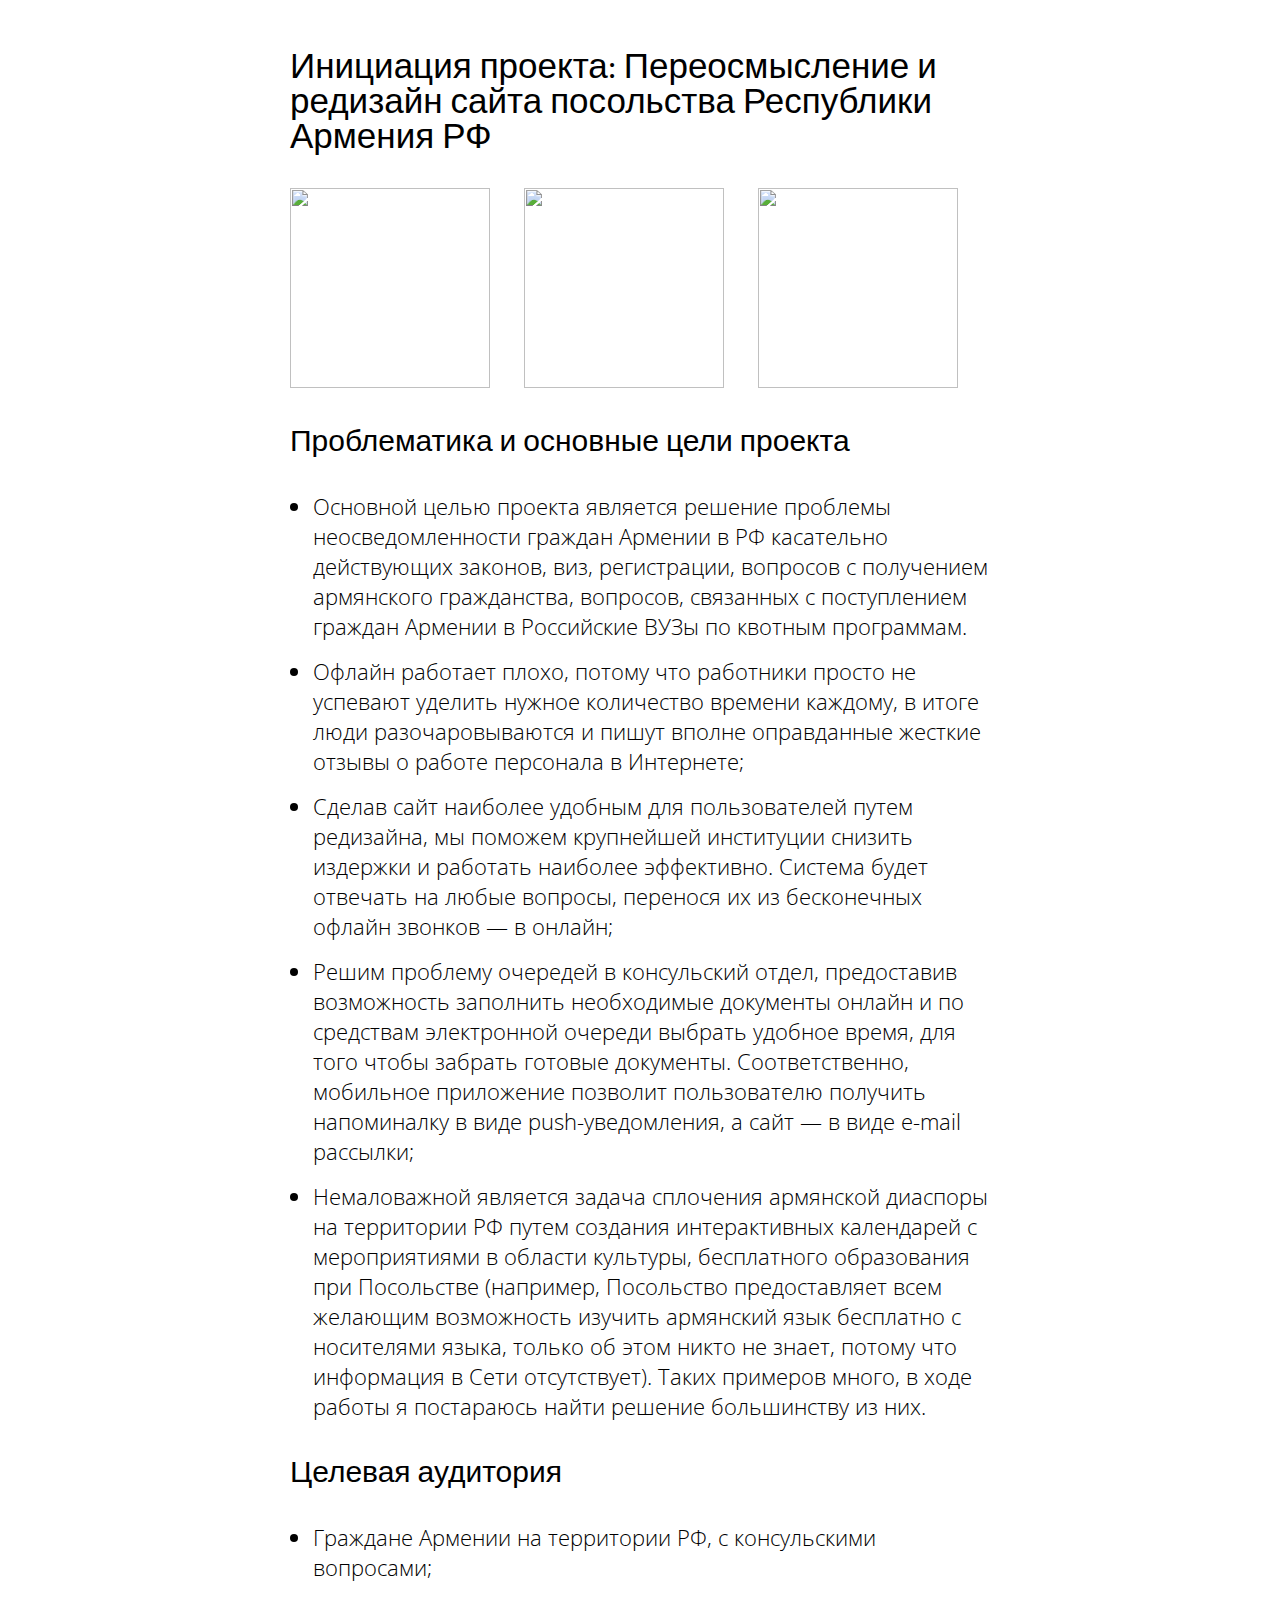
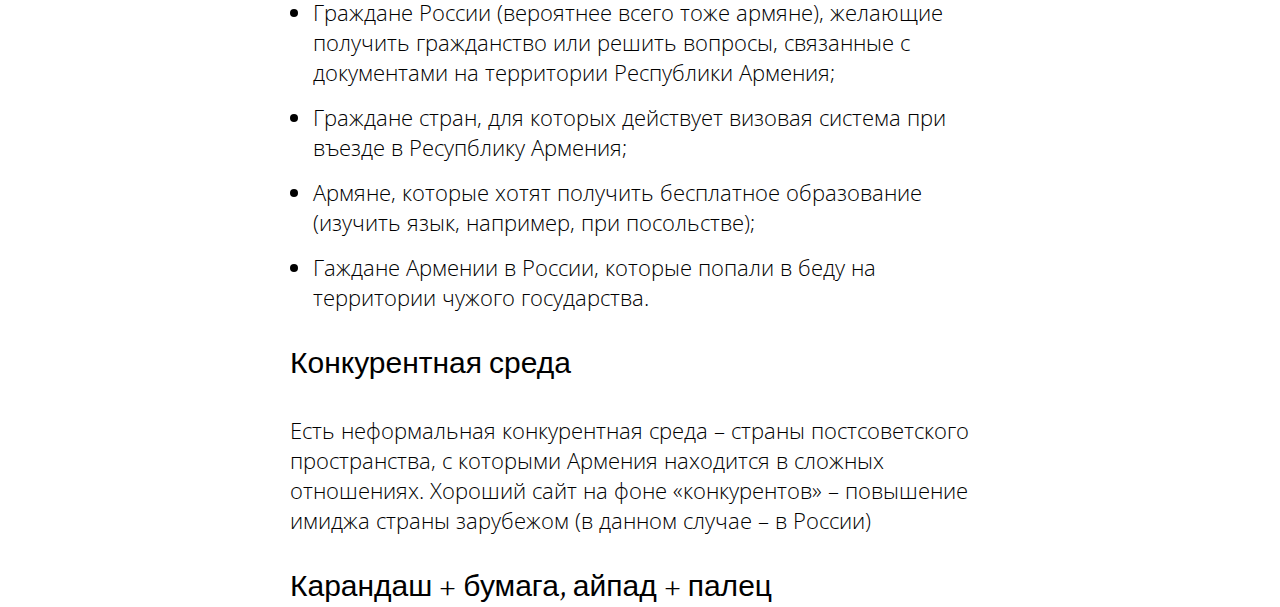
==== Project iniciacion.html @ 89fdabff "Project iniciacion" ====
<!DOCTYPE html>
<html>
  <head>
    <meta charset="utf-8">
    <link rel="stylesheet" href="stylesheet/style.css">
    <title> Инициация проекта </title>
    <h1> Инициация проекта: Переосмысление и редизайн сайта посольства Республики Армения РФ </h1>
    <img src="gifs/nose.gif" height="200px" width="200px"> </a> <img src="gifs/bignose.gif" height="200px" width="200px"> </a> <img src="gifs/nose.gif" height="200px" width="200px"> </a>
    <p></p>
    <h2> Проблематика и основные цели проекта </h2>
    <ul style="list-style-type:disc">
      <li> Основной целью проекта является решение проблемы неосведомленности граждан Армении в РФ касательно действующих законов, виз, регистрации, вопросов с получением армянского гражданства, вопросов, связанных с поступлением граждан Армении в Российские ВУЗы по квотным программам.</li>
      <li> Офлайн работает плохо, потому что работники просто не успевают уделить нужное количество времени каждому, в итоге люди разочаровываются и пишут вполне оправданные жесткие отзывы о работе персонала в Интернете;</li>
      <li> Сделав сайт наиболее удобным для пользователей путем редизайна, мы поможем крупнейшей институции снизить издержки и работать наиболее эффективно. Система будет отвечать на любые вопросы, перенося их из бесконечных офлайн звонков — в онлайн; </li>
      <li> Решим проблему очередей в консульский отдел, предоставив возможность заполнить необходимые документы онлайн и по средствам электронной очереди выбрать удобное время,  для того чтобы забрать готовые документы. Соответственно, мобильное приложение позволит пользователю получить напоминалку в виде push-уведомления, а сайт — в виде e-mail рассылки; </li>
      <li> Немаловажной является задача сплочения армянской диаспоры на территории РФ путем создания интерактивных календарей с мероприятиями в области культуры, бесплатного образования при Посольстве (например, Посольство предоставляет всем желающим возможность изучить армянский язык бесплатно с носителями языка, только об этом никто не знает, потому что информация в Сети отсутствует). Таких примеров много, в ходе работы я постараюсь найти решение большинству из них. </li>
    </ul>
    <h2>Целевая аудитория</h2>
    <ul style="list-style-type:disc">
      <li> Граждане Армении на территории РФ, с консульскими вопросами;
      <li> Граждане России (вероятнее всего тоже армяне), желающие получить гражданство или решить вопросы, связанные с документами на территории Республики Армения; </li>
      <li> Граждане стран, для которых действует визовая система при въезде в Ресупблику Армения; </li>
      <li> Армяне, которые хотят получить бесплатное  образование (изучить язык, например, при посольстве); </li>
      <li> Гаждане Армении в России, которые попали в беду на территории чужого государства. </li>
    </ul>
    <h2> Конкурентная среда </h2>
    <p> Есть неформальная конкурентная среда – страны постсоветского пространства, с которыми Армения находится в сложных отношениях. Хороший сайт на фоне «конкурентов» – повышение имиджа страны зарубежом (в данном случае – в России) </p>
    <h2> Карандаш + бумага, айпад + палец </h2>





</html>
---- stylesheet/style.css ----
@import "resetcssproject.css";
@import url('https://fonts.googleapis.com/css?family=Crimson+Text|Open+Sans');
@import "content.css";
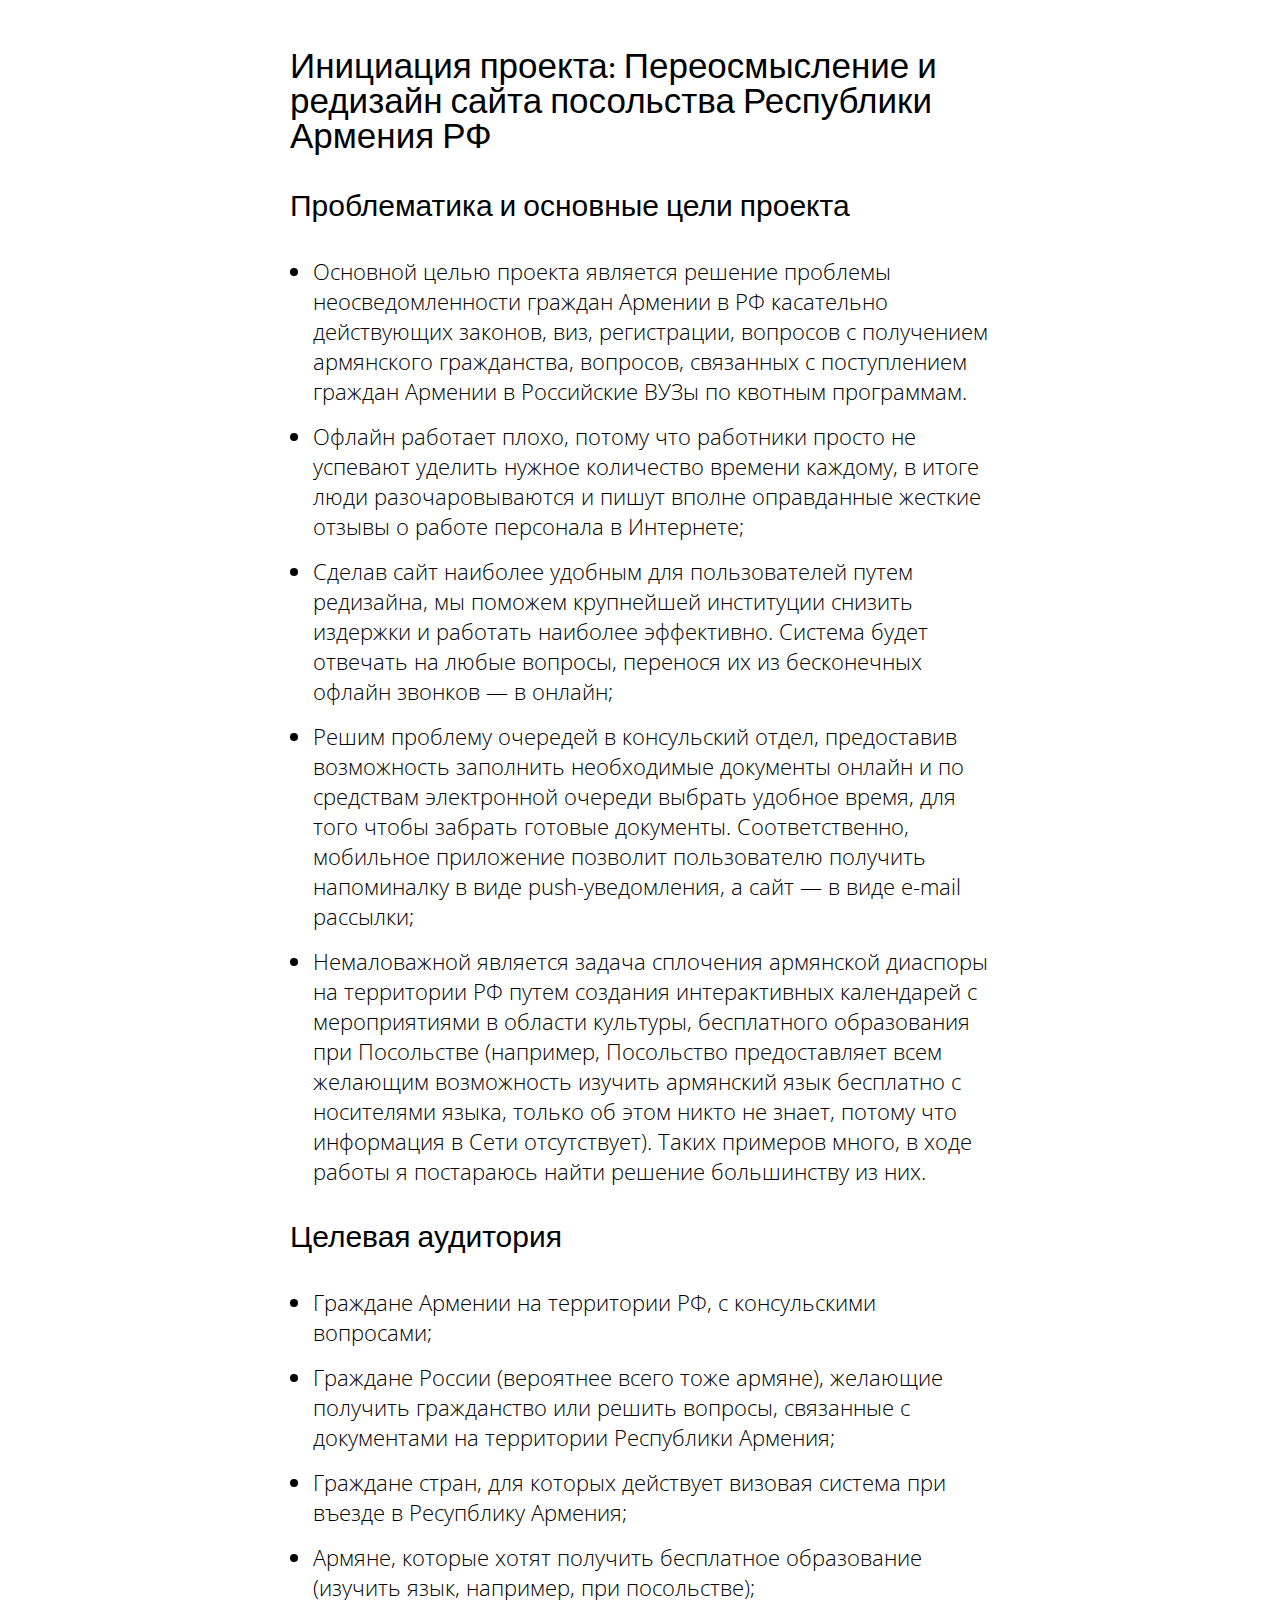
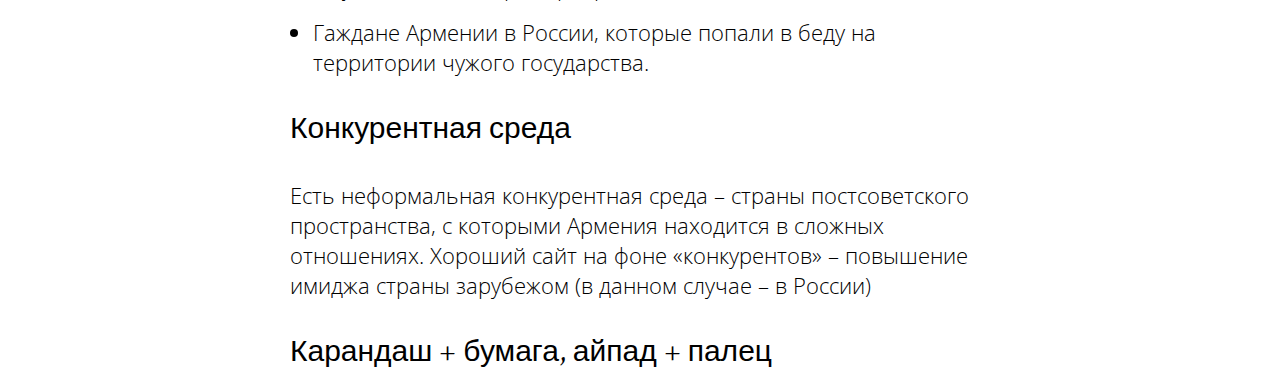
==== commit 9a2736ec: "delete gif" ====
--- a/Project iniciacion.html
+++ b/Project iniciacion.html
@@ -5,9 +5,8 @@
     <link rel="stylesheet" href="stylesheet/style.css">
     <title> Инициация проекта </title>
     <h1> Инициация проекта: Переосмысление и редизайн сайта посольства Республики Армения РФ </h1>
-    <img src="gifs/nose.gif" height="200px" width="200px"> </a> <img src="gifs/bignose.gif" height="200px" width="200px"> </a> <img src="gifs/nose.gif" height="200px" width="200px"> </a>
-    <p></p>
     <h2> Проблематика и основные цели проекта </h2>
+
     <ul style="list-style-type:disc">
       <li> Основной целью проекта является решение проблемы неосведомленности граждан Армении в РФ касательно действующих законов, виз, регистрации, вопросов с получением армянского гражданства, вопросов, связанных с поступлением граждан Армении в Российские ВУЗы по квотным программам.</li>
       <li> Офлайн работает плохо, потому что работники просто не успевают уделить нужное количество времени каждому, в итоге люди разочаровываются и пишут вполне оправданные жесткие отзывы о работе персонала в Интернете;</li>
@@ -15,7 +14,9 @@
       <li> Решим проблему очередей в консульский отдел, предоставив возможность заполнить необходимые документы онлайн и по средствам электронной очереди выбрать удобное время,  для того чтобы забрать готовые документы. Соответственно, мобильное приложение позволит пользователю получить напоминалку в виде push-уведомления, а сайт — в виде e-mail рассылки; </li>
       <li> Немаловажной является задача сплочения армянской диаспоры на территории РФ путем создания интерактивных календарей с мероприятиями в области культуры, бесплатного образования при Посольстве (например, Посольство предоставляет всем желающим возможность изучить армянский язык бесплатно с носителями языка, только об этом никто не знает, потому что информация в Сети отсутствует). Таких примеров много, в ходе работы я постараюсь найти решение большинству из них. </li>
     </ul>
+
     <h2>Целевая аудитория</h2>
+
     <ul style="list-style-type:disc">
       <li> Граждане Армении на территории РФ, с консульскими вопросами;
       <li> Граждане России (вероятнее всего тоже армяне), желающие получить гражданство или решить вопросы, связанные с документами на территории Республики Армения; </li>
@@ -23,6 +24,7 @@
       <li> Армяне, которые хотят получить бесплатное  образование (изучить язык, например, при посольстве); </li>
       <li> Гаждане Армении в России, которые попали в беду на территории чужого государства. </li>
     </ul>
+
     <h2> Конкурентная среда </h2>
     <p> Есть неформальная конкурентная среда – страны постсоветского пространства, с которыми Армения находится в сложных отношениях. Хороший сайт на фоне «конкурентов» – повышение имиджа страны зарубежом (в данном случае – в России) </p>
     <h2> Карандаш + бумага, айпад + палец </h2>
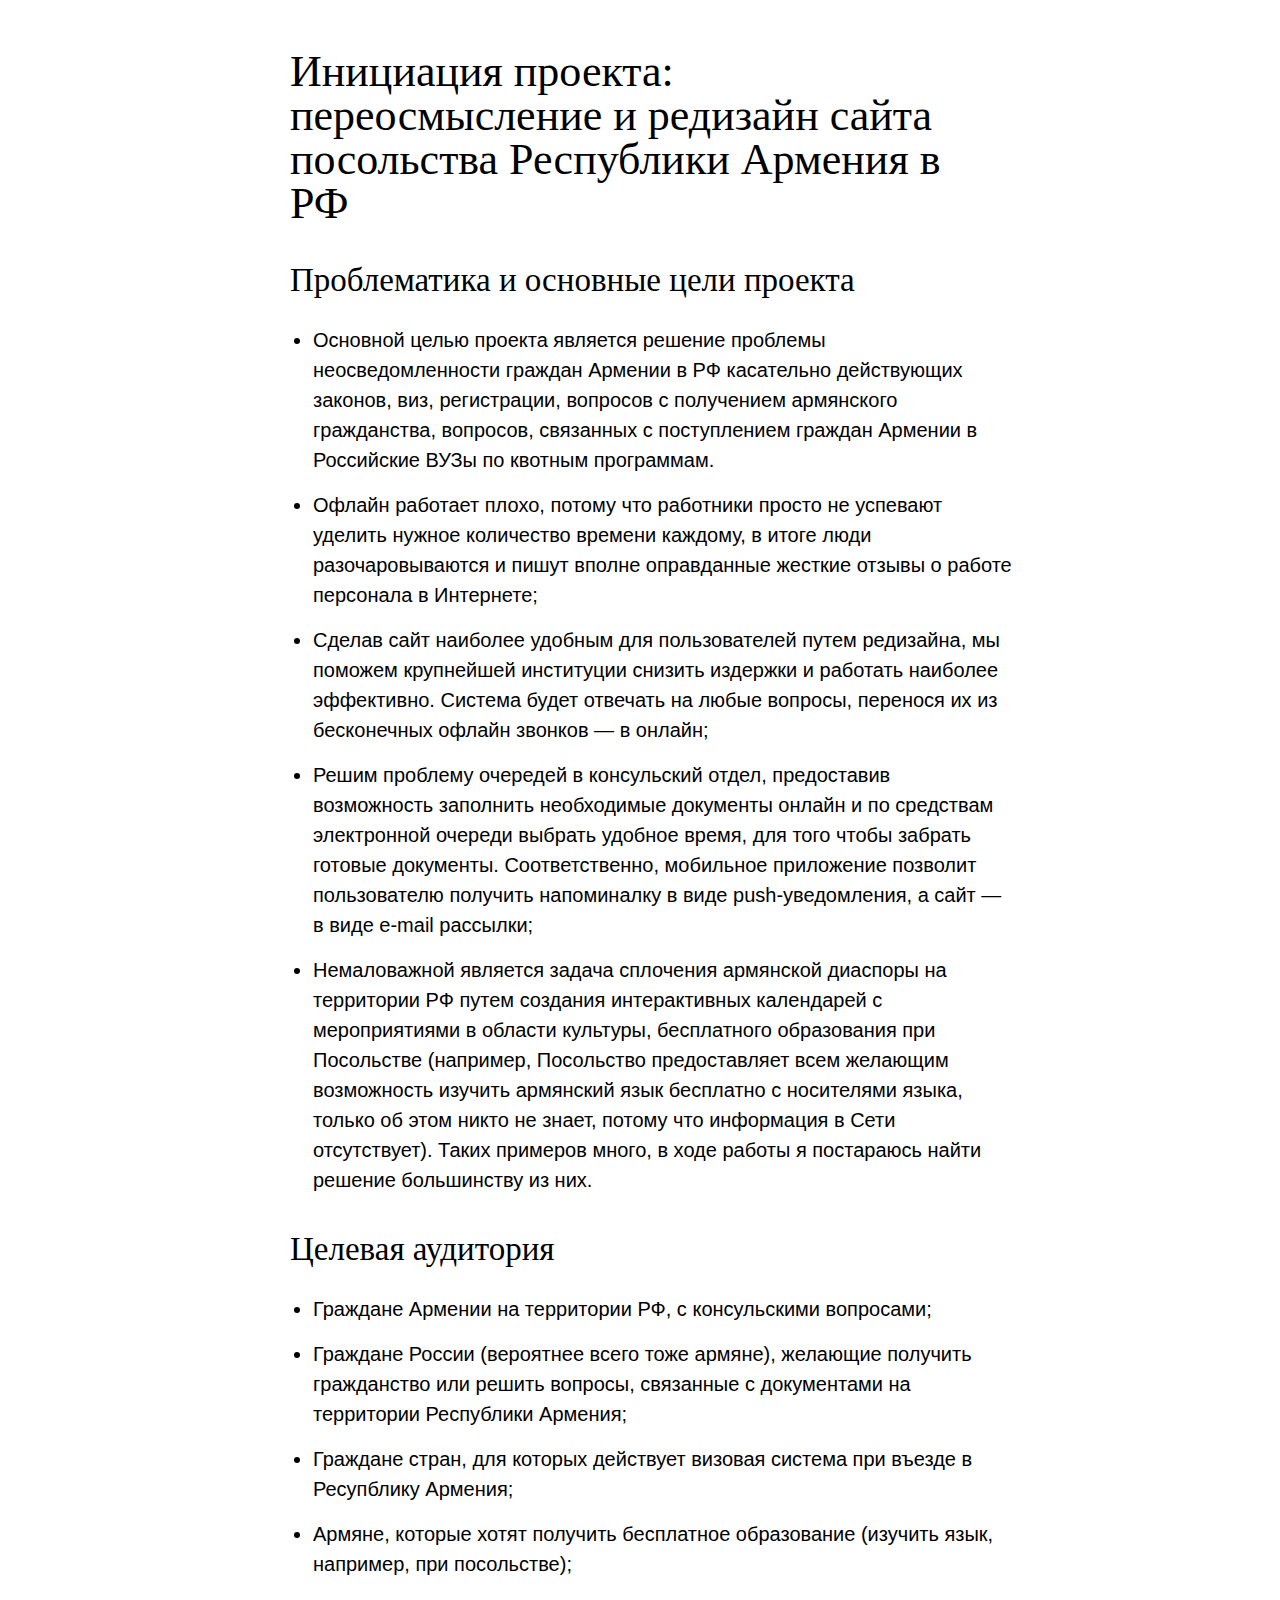
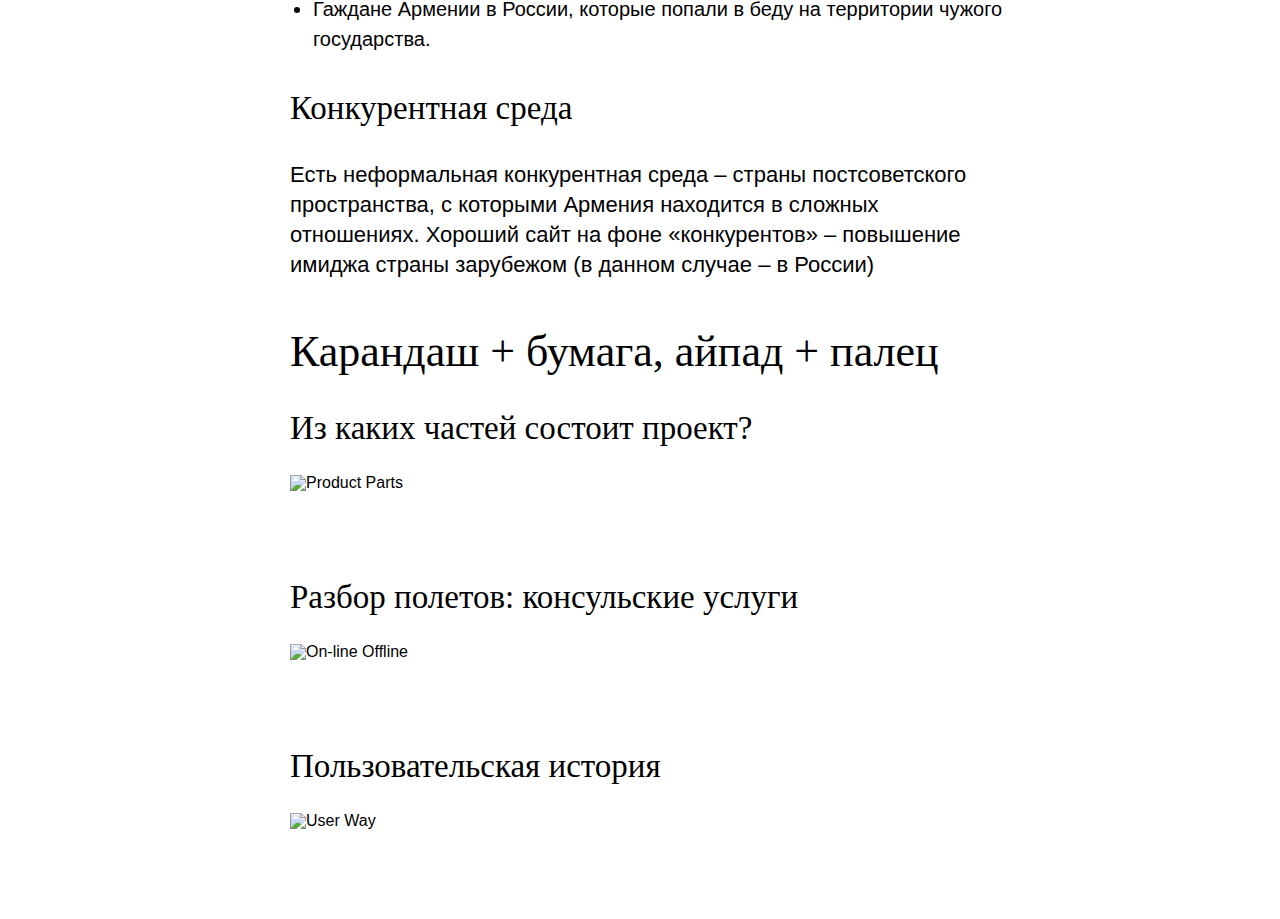
==== commit aa7e9e7a: "add smthn" ====
--- a/Project iniciacion.html
+++ b/Project iniciacion.html
@@ -4,7 +4,10 @@
     <meta charset="utf-8">
     <link rel="stylesheet" href="stylesheet/style.css">
     <title> Инициация проекта </title>
-    <h1> Инициация проекта: Переосмысление и редизайн сайта посольства Республики Армения РФ </h1>
+  </head>
+  <body>
+
+    <h1> Инициация проекта: переосмысление и редизайн сайта посольства Республики Армения в РФ </h1>
     <h2> Проблематика и основные цели проекта </h2>
 
     <ul style="list-style-type:disc">
@@ -25,9 +28,25 @@
       <li> Гаждане Армении в России, которые попали в беду на территории чужого государства. </li>
     </ul>
 
+
     <h2> Конкурентная среда </h2>
     <p> Есть неформальная конкурентная среда – страны постсоветского пространства, с которыми Армения находится в сложных отношениях. Хороший сайт на фоне «конкурентов» – повышение имиджа страны зарубежом (в данном случае – в России) </p>
-    <h2> Карандаш + бумага, айпад + палец </h2>
+    <h1> Карандаш + бумага, айпад + палец </h1>
+    <h2> Из каких частей состоит проект? </h2>
+    <img src="images/product parts.jpg" alt="Product Parts">
+    <h2> Разбор полетов: консульские услуги </h2>
+    <img src="images/onlineoffline.jpg" alt="On-line Offline">
+    <h2> Пользовательская история </h2>
+    <img src="images/userway.jpg" alt="User Way">
+
+
+
+
+
+
+
+    </body>
+
 
 
 
--- a/stylesheet/style.css
+++ b/stylesheet/style.css
@@ -1,3 +1,3 @@
 @import "resetcssproject.css";
-@import url('https://fonts.googleapis.com/css?family=Crimson+Text|Open+Sans');
+@import url("https://fonts.googleapis.com/css?family=Crimson+Text|Roboto" rel="stylesheet");
 @import "content.css";
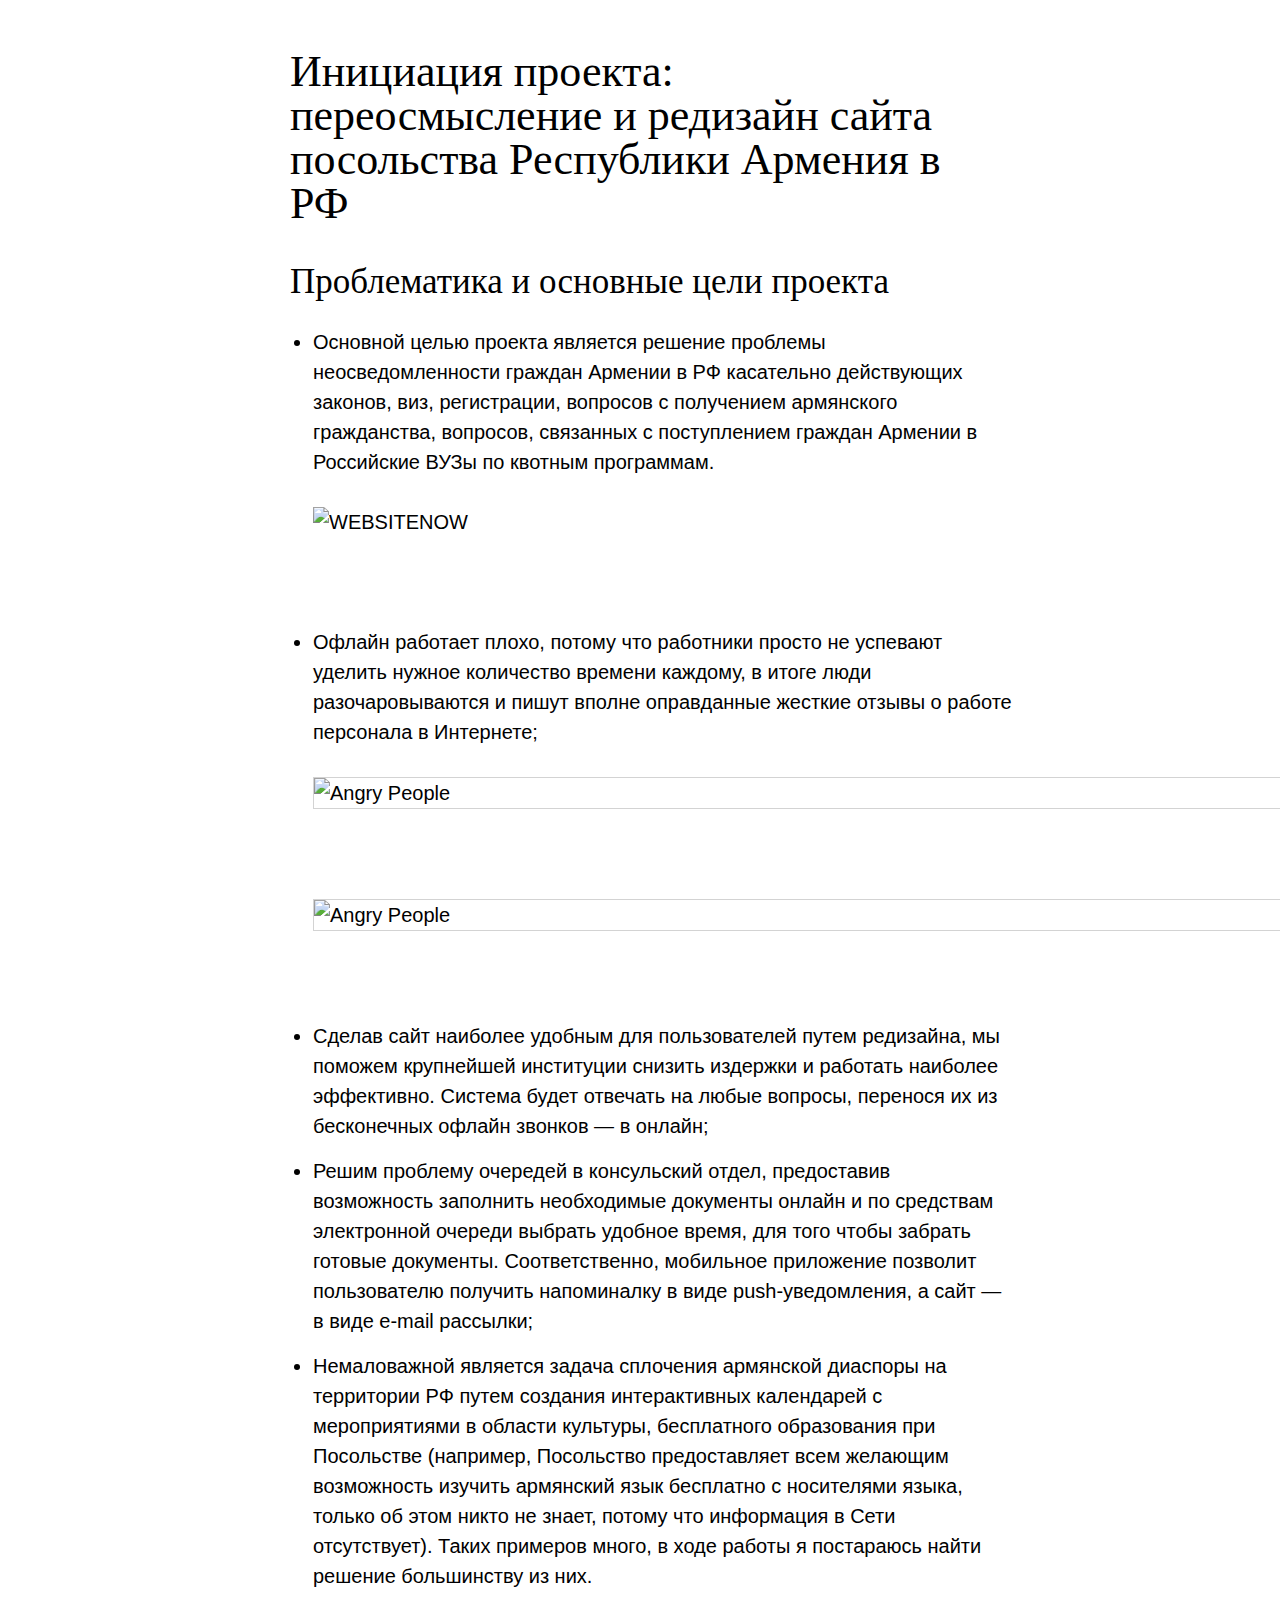
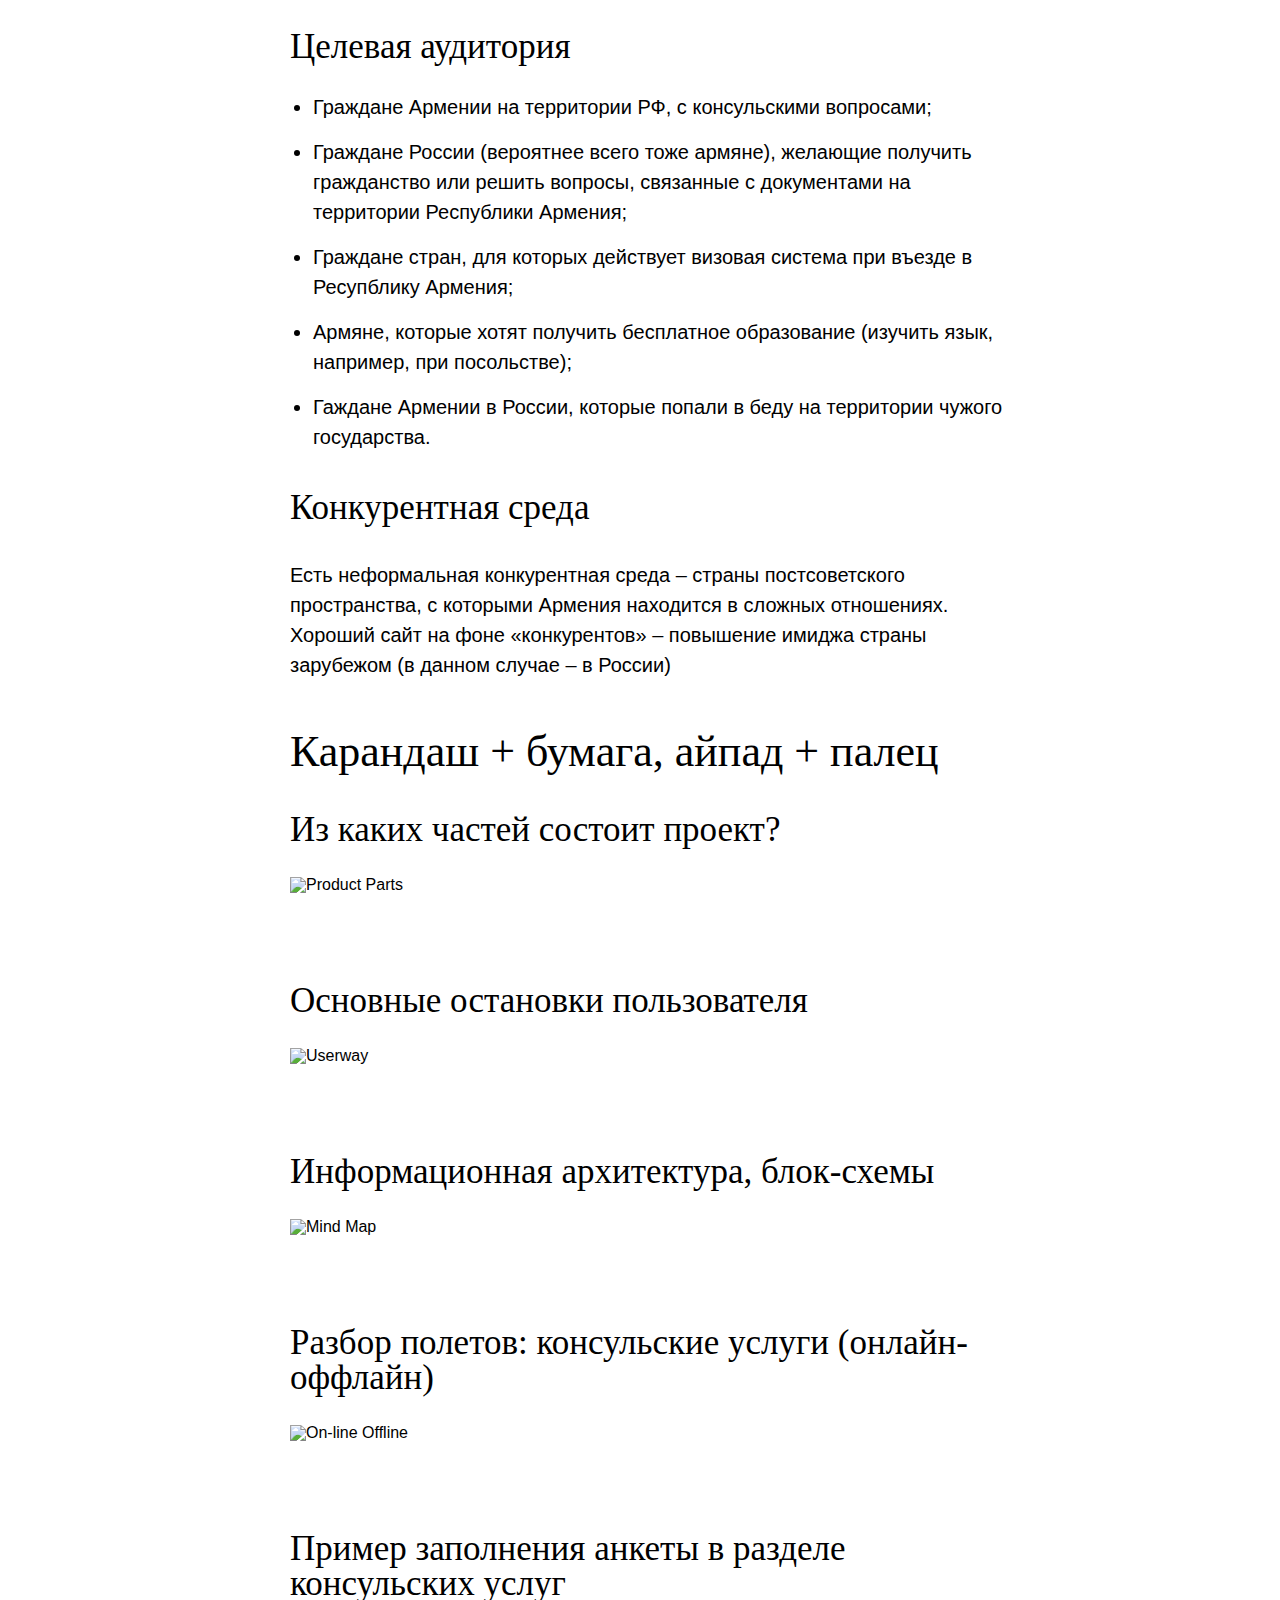
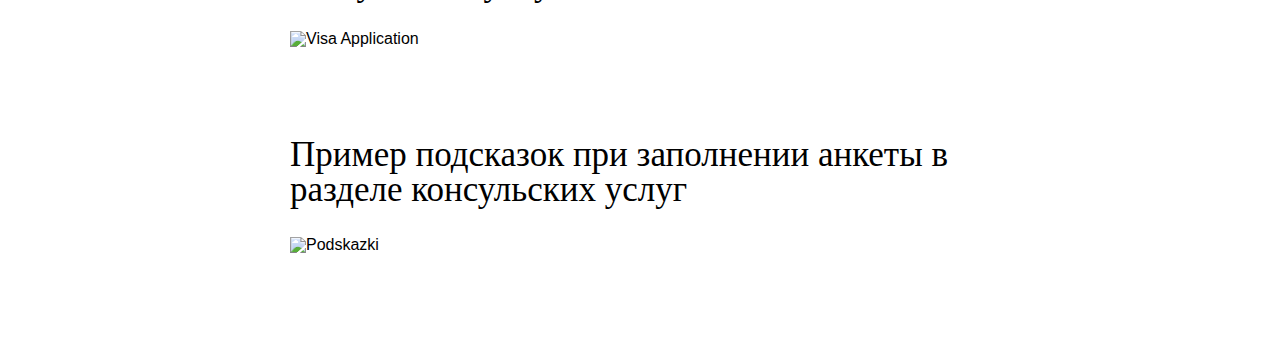
==== commit af44b9c7: "add some shit" ====
--- a/Project iniciacion.html
+++ b/Project iniciacion.html
@@ -12,7 +12,10 @@
 
     <ul style="list-style-type:disc">
       <li> Основной целью проекта является решение проблемы неосведомленности граждан Армении в РФ касательно действующих законов, виз, регистрации, вопросов с получением армянского гражданства, вопросов, связанных с поступлением граждан Армении в Российские ВУЗы по квотным программам.</li>
+      <img src="images/websitenow.png" alt="WEBSITENOW">
       <li> Офлайн работает плохо, потому что работники просто не успевают уделить нужное количество времени каждому, в итоге люди разочаровываются и пишут вполне оправданные жесткие отзывы о работе персонала в Интернете;</li>
+      <img src="images/angrypeople.png" alt="Angry People" img style="border:1px solid lightgrey";>
+      <img src="images/angrypeople 3.png" alt="Angry People" img style="border:1px solid lightgrey";>
       <li> Сделав сайт наиболее удобным для пользователей путем редизайна, мы поможем крупнейшей институции снизить издержки и работать наиболее эффективно. Система будет отвечать на любые вопросы, перенося их из бесконечных офлайн звонков — в онлайн; </li>
       <li> Решим проблему очередей в консульский отдел, предоставив возможность заполнить необходимые документы онлайн и по средствам электронной очереди выбрать удобное время,  для того чтобы забрать готовые документы. Соответственно, мобильное приложение позволит пользователю получить напоминалку в виде push-уведомления, а сайт — в виде e-mail рассылки; </li>
       <li> Немаловажной является задача сплочения армянской диаспоры на территории РФ путем создания интерактивных календарей с мероприятиями в области культуры, бесплатного образования при Посольстве (например, Посольство предоставляет всем желающим возможность изучить армянский язык бесплатно с носителями языка, только об этом никто не знает, потому что информация в Сети отсутствует). Таких примеров много, в ходе работы я постараюсь найти решение большинству из них. </li>
@@ -34,10 +37,21 @@
     <h1> Карандаш + бумага, айпад + палец </h1>
     <h2> Из каких частей состоит проект? </h2>
     <img src="images/product parts.jpg" alt="Product Parts">
-    <h2> Разбор полетов: консульские услуги </h2>
+    <h2> Основные остановки пользователя </h2>
+    <img src="images/userway.jpg" alt="Userway">
+    <h2> Информационная архитектура, блок-схемы </h2>
+    <img src="images/mindmap.jpg" alt="Mind Map">
+    <h2> Разбор полетов: консульские услуги (онлайн-оффлайн) </h2>
     <img src="images/onlineoffline.jpg" alt="On-line Offline">
-    <h2> Пользовательская история </h2>
-    <img src="images/userway.jpg" alt="User Way">
+    <h2> Пример заполнения анкеты в разделе консульских услуг </h2>
+    <img src="images/visaapplication.jpg" alt="Visa Application">
+    <h2> Пример подсказок при заполнении анкеты в разделе консульских услуг</h2>
+    <img src="images/podskazki.jpg" alt="Podskazki">
+
+
+
+
+
 
 
 
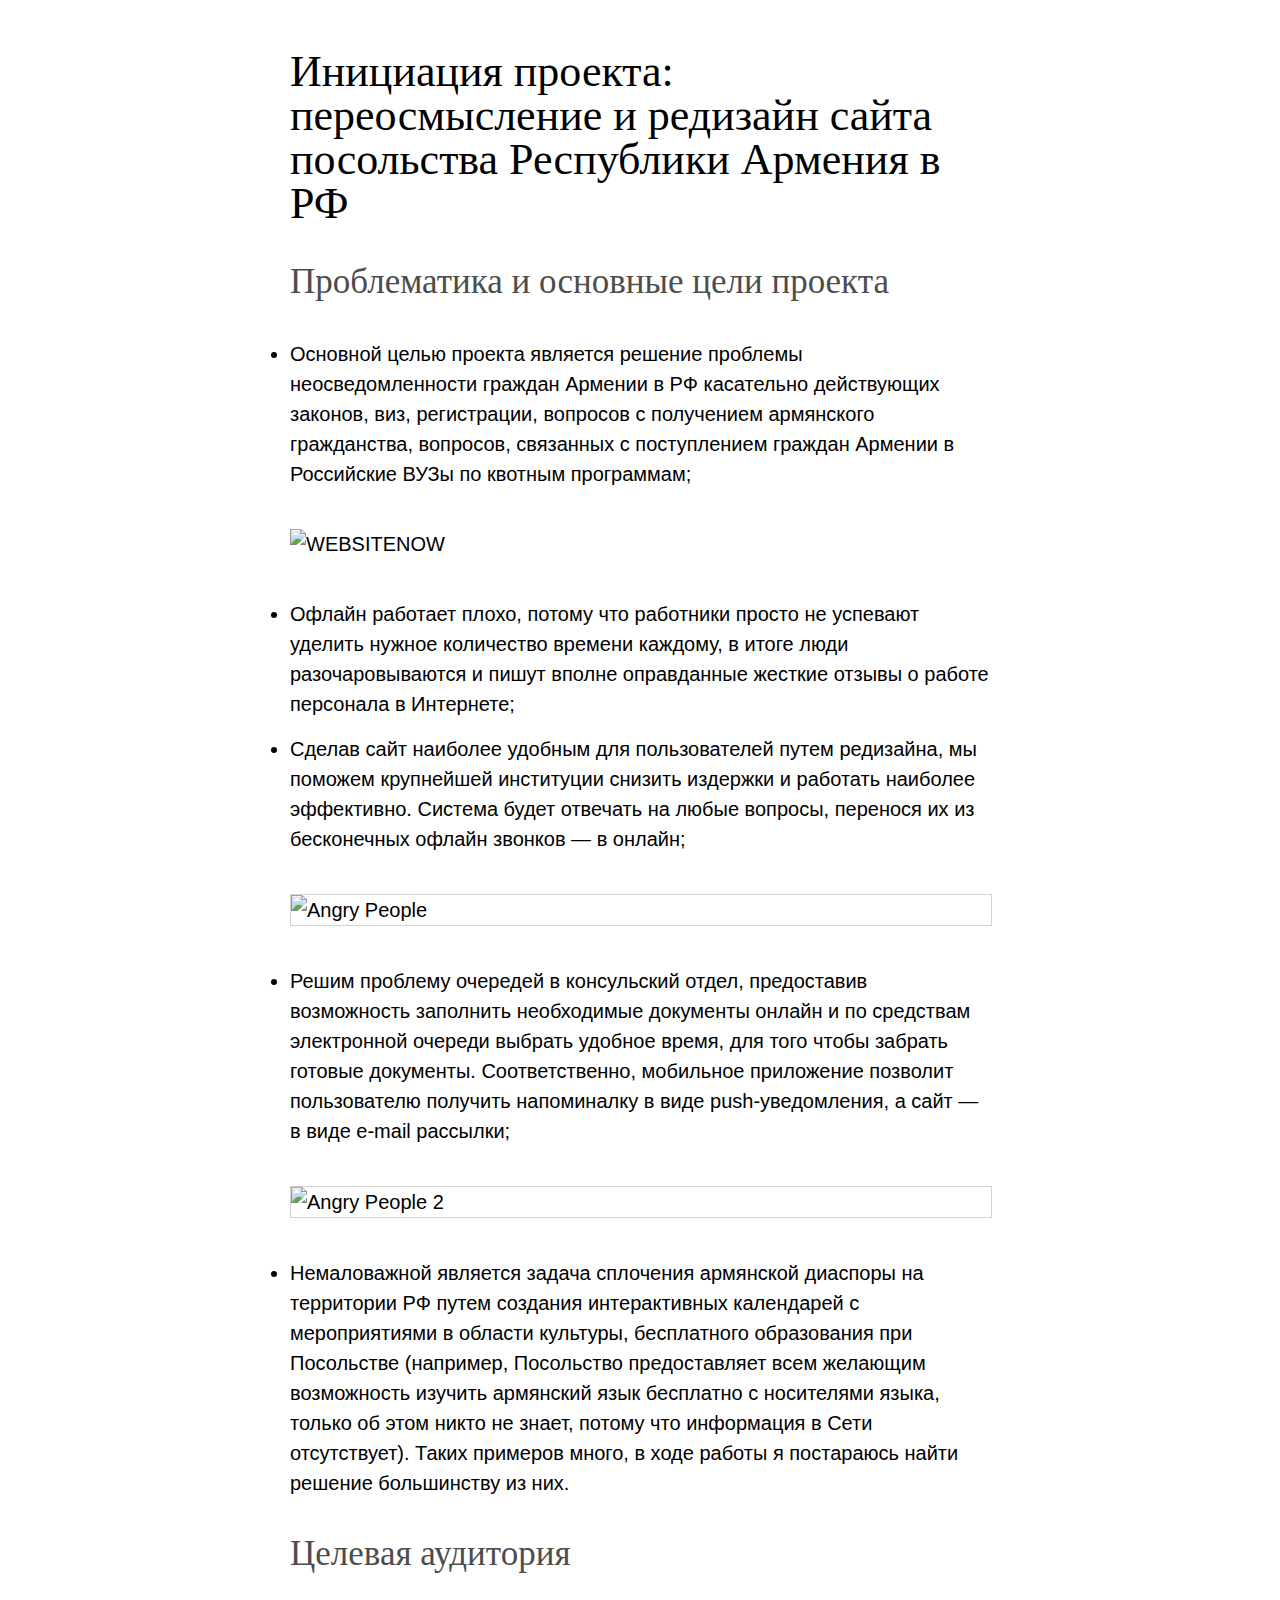
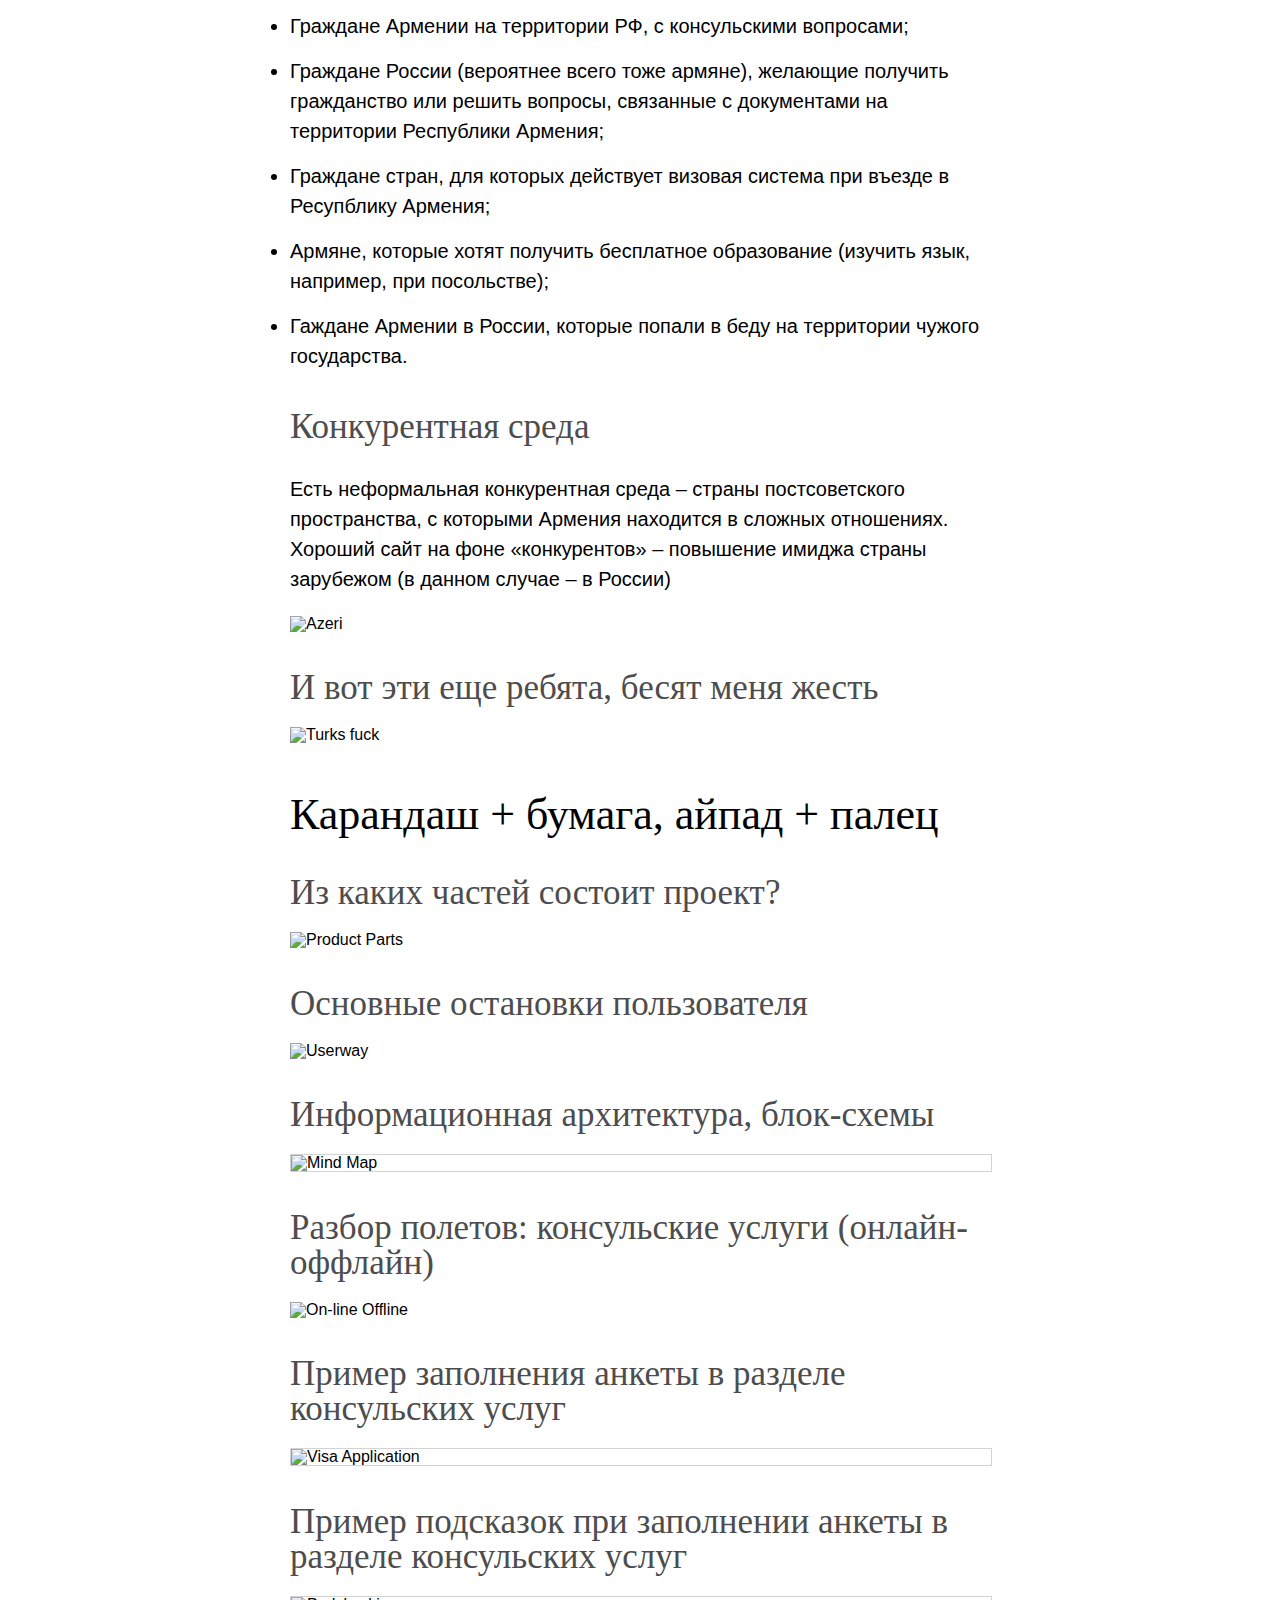
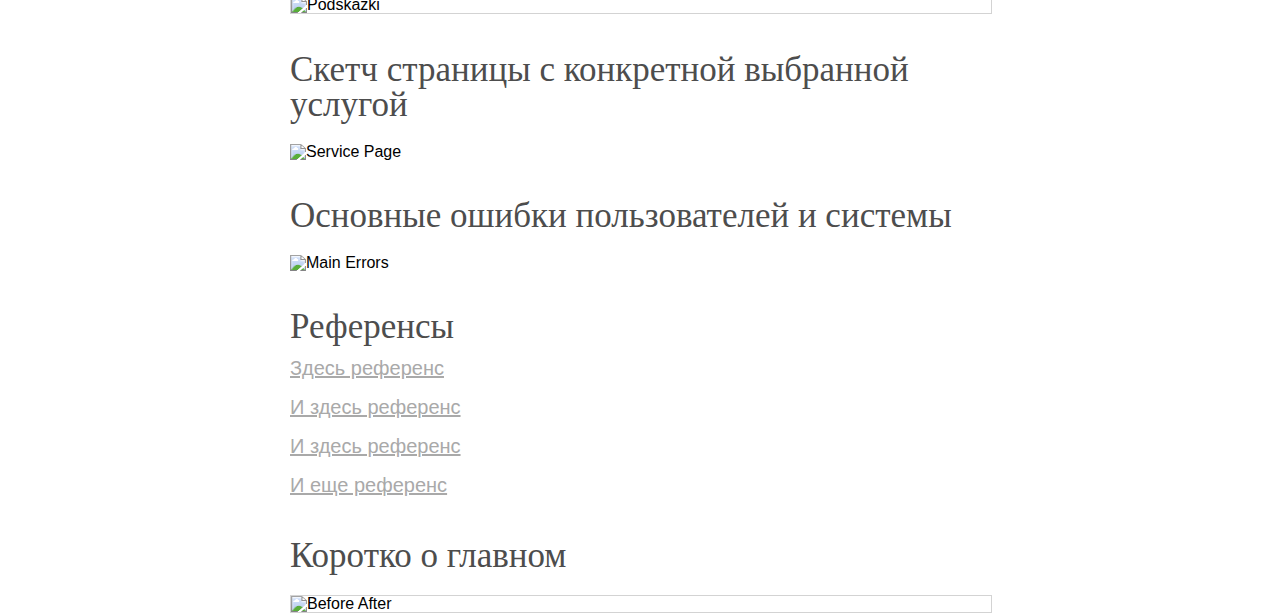
==== commit 778c1d2a: "add one more shit" ====
--- a/Project iniciacion.html
+++ b/Project iniciacion.html
@@ -11,13 +11,13 @@
     <h2> Проблематика и основные цели проекта </h2>
 
     <ul style="list-style-type:disc">
-      <li> Основной целью проекта является решение проблемы неосведомленности граждан Армении в РФ касательно действующих законов, виз, регистрации, вопросов с получением армянского гражданства, вопросов, связанных с поступлением граждан Армении в Российские ВУЗы по квотным программам.</li>
+      <li> Основной целью проекта является решение проблемы неосведомленности граждан Армении в РФ касательно действующих законов, виз, регистрации, вопросов с получением армянского гражданства, вопросов, связанных с поступлением граждан Армении в Российские ВУЗы по квотным программам;</li>
       <img src="images/websitenow.png" alt="WEBSITENOW">
       <li> Офлайн работает плохо, потому что работники просто не успевают уделить нужное количество времени каждому, в итоге люди разочаровываются и пишут вполне оправданные жесткие отзывы о работе персонала в Интернете;</li>
+      <li> Сделав сайт наиболее удобным для пользователей путем редизайна, мы поможем крупнейшей институции снизить издержки и работать наиболее эффективно. Система будет отвечать на любые вопросы, перенося их из бесконечных офлайн звонков — в онлайн; </li>
       <img src="images/angrypeople.png" alt="Angry People" img style="border:1px solid lightgrey";>
-      <img src="images/angrypeople 3.png" alt="Angry People" img style="border:1px solid lightgrey";>
-      <li> Сделав сайт наиболее удобным для пользователей путем редизайна, мы поможем крупнейшей институции снизить издержки и работать наиболее эффективно. Система будет отвечать на любые вопросы, перенося их из бесконечных офлайн звонков — в онлайн; </li>
       <li> Решим проблему очередей в консульский отдел, предоставив возможность заполнить необходимые документы онлайн и по средствам электронной очереди выбрать удобное время,  для того чтобы забрать готовые документы. Соответственно, мобильное приложение позволит пользователю получить напоминалку в виде push-уведомления, а сайт — в виде e-mail рассылки; </li>
+      <img src="images/angrypeople 2.png" alt="Angry People 2" img style="border:1px solid lightgrey";>
       <li> Немаловажной является задача сплочения армянской диаспоры на территории РФ путем создания интерактивных календарей с мероприятиями в области культуры, бесплатного образования при Посольстве (например, Посольство предоставляет всем желающим возможность изучить армянский язык бесплатно с носителями языка, только об этом никто не знает, потому что информация в Сети отсутствует). Таких примеров много, в ходе работы я постараюсь найти решение большинству из них. </li>
     </ul>
 
@@ -34,19 +34,39 @@
 
     <h2> Конкурентная среда </h2>
     <p> Есть неформальная конкурентная среда – страны постсоветского пространства, с которыми Армения находится в сложных отношениях. Хороший сайт на фоне «конкурентов» – повышение имиджа страны зарубежом (в данном случае – в России) </p>
+    <img src="images/azeri.png" alt="Azeri">
+    <h2> И вот эти еще ребята, бесят меня жесть</h2>
+    <img src="images/turksartboard.jpg" alt="Turks fuck">
     <h1> Карандаш + бумага, айпад + палец </h1>
     <h2> Из каких частей состоит проект? </h2>
     <img src="images/product parts.jpg" alt="Product Parts">
     <h2> Основные остановки пользователя </h2>
     <img src="images/userway.jpg" alt="Userway">
     <h2> Информационная архитектура, блок-схемы </h2>
-    <img src="images/mindmap.jpg" alt="Mind Map">
+    <img src="images/mindmapcut.jpg" alt="Mind Map" img style="border:1px solid lightgrey">
     <h2> Разбор полетов: консульские услуги (онлайн-оффлайн) </h2>
     <img src="images/onlineoffline.jpg" alt="On-line Offline">
     <h2> Пример заполнения анкеты в разделе консульских услуг </h2>
-    <img src="images/visaapplication.jpg" alt="Visa Application">
+    <img src="images/visaapplication.jpg" alt="Visa Application" img style="border:1px solid lightgrey">
     <h2> Пример подсказок при заполнении анкеты в разделе консульских услуг</h2>
-    <img src="images/podskazki.jpg" alt="Podskazki">
+    <img src="images/podskazki.jpg" alt="Podskazki" img style="border:1px solid lightgrey">
+    <h2> Скетч страницы с конкретной выбранной услугой </h2>
+    <img src="images/servicespage.jpg" alt="Service Page">
+    <h2> Основные ошибки пользователей и системы </h2>
+    <img src="images/mainerrors.jpg" alt="Main Errors">
+    <h2> Референсы </h2>
+    <h3> <a href="http://www.refletcommunication.com/"> Здесь референс </a> </h3>
+    <h3> <a href="https://landing.adobe.com/en/na/products/marketing-cloud/ctir-3108-running-on-experience/">И здесь референс</a> </h3>
+    <h3> <a href="https://kbsagency.ca/"> И здесь референс </a> </h3>
+    <h3> <a href="https://www.gosquared.com/london2012/"> И еще референс </a> </h3>
+    <h2> Коротко о главном </h2>
+    <img src="images/before after.jpg" alt="Before After" img style="border:1px solid lightgrey">
+
+
+
+
+
+
 
 
 
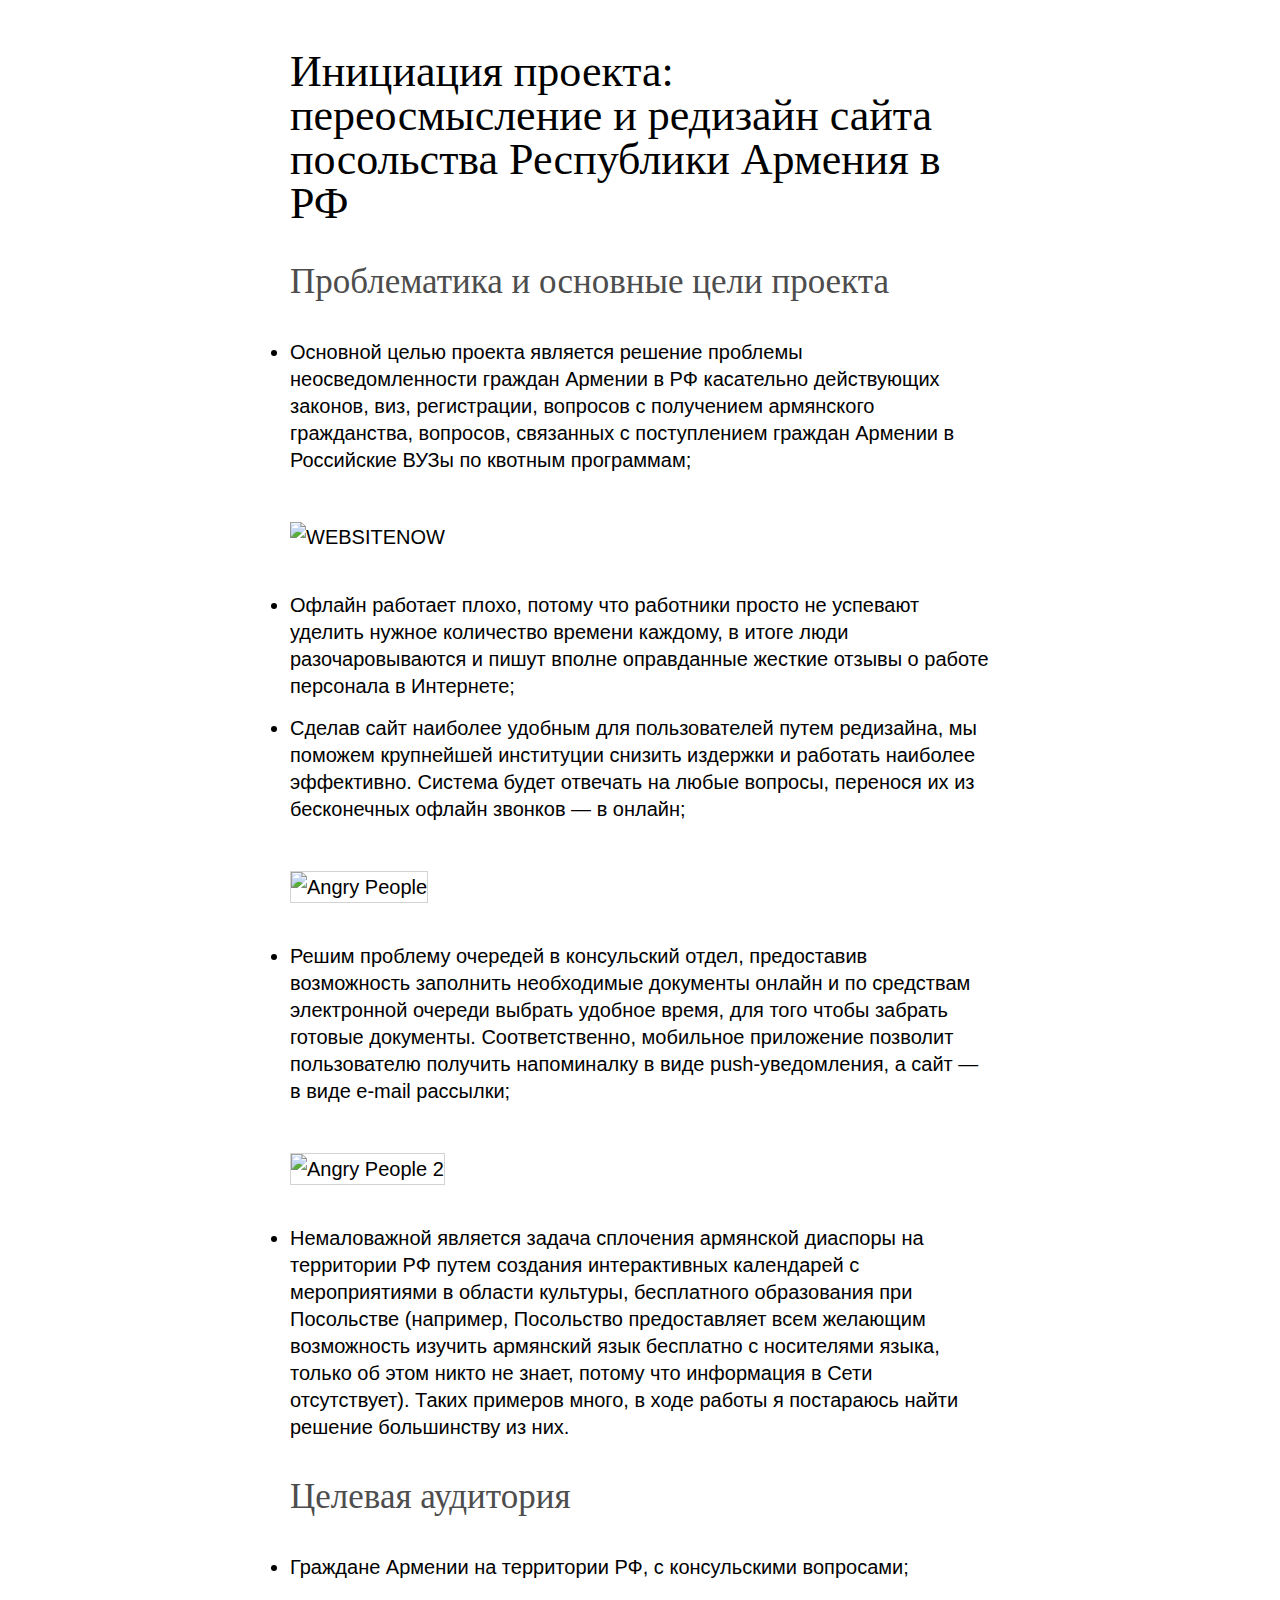
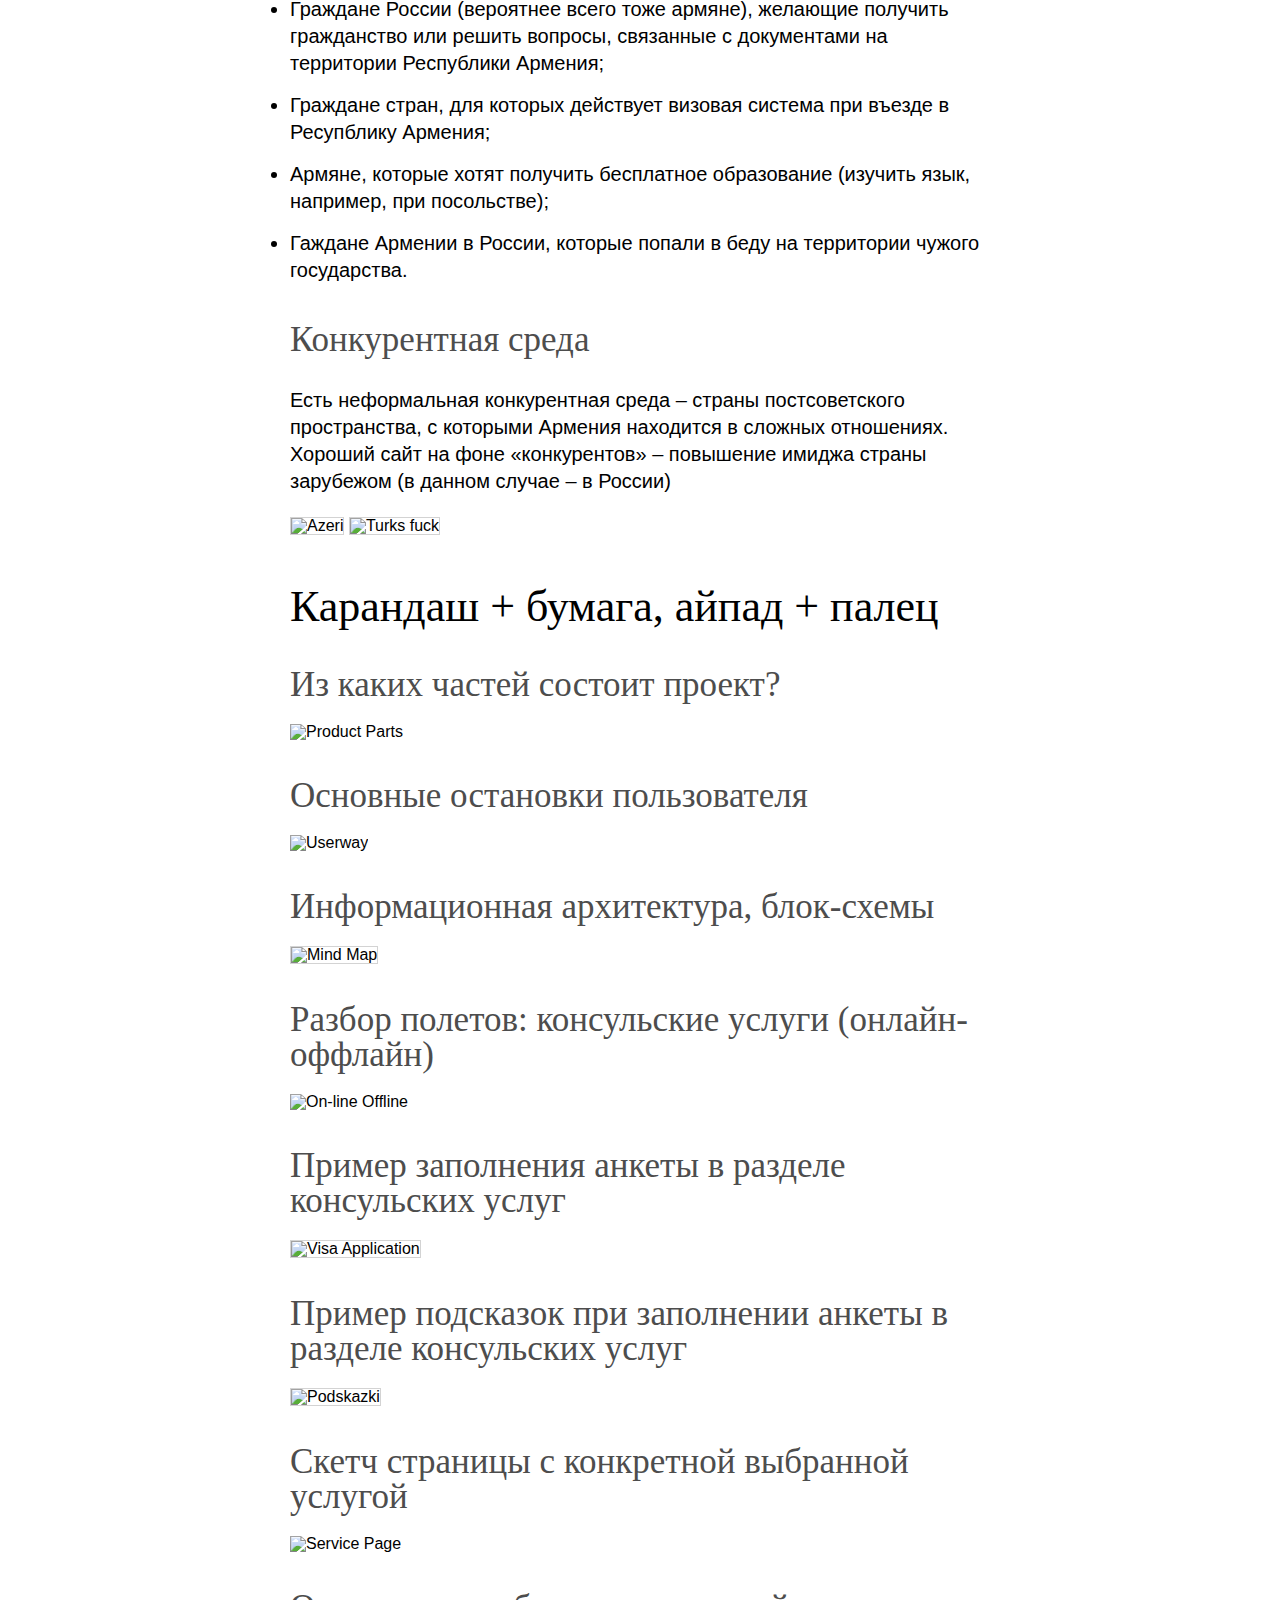
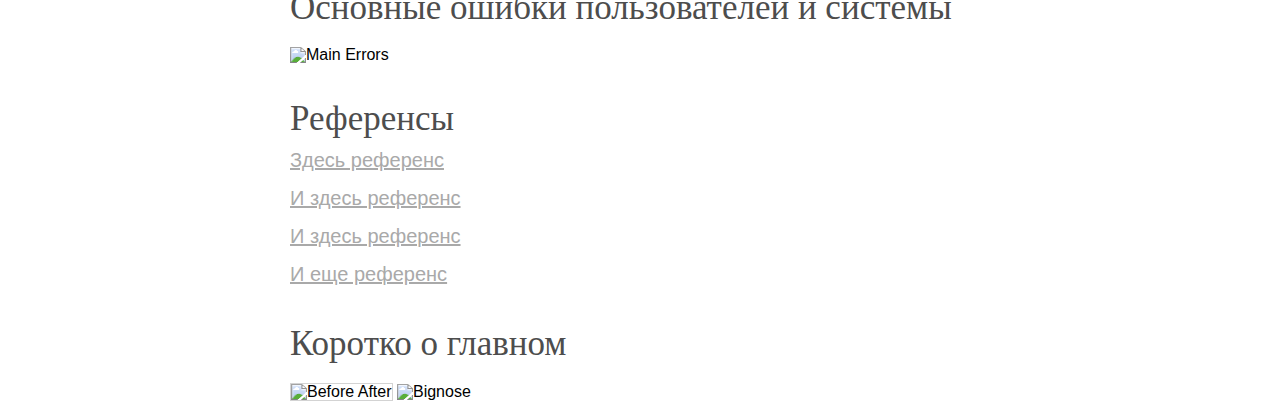
==== commit 6608285c: "Add much more shit" ====
--- a/Project iniciacion.html
+++ b/Project iniciacion.html
@@ -34,9 +34,8 @@
 
     <h2> Конкурентная среда </h2>
     <p> Есть неформальная конкурентная среда – страны постсоветского пространства, с которыми Армения находится в сложных отношениях. Хороший сайт на фоне «конкурентов» – повышение имиджа страны зарубежом (в данном случае – в России) </p>
-    <img src="images/azeri.png" alt="Azeri">
-    <h2> И вот эти еще ребята, бесят меня жесть</h2>
-    <img src="images/turksartboard.jpg" alt="Turks fuck">
+    <img src="images/azeri.png" alt="Azeri" style="border:1px solid lightgrey">
+    <img src="images/turksartboard.jpg" alt="Turks fuck" style="border:1px solid lightgrey">
     <h1> Карандаш + бумага, айпад + палец </h1>
     <h2> Из каких частей состоит проект? </h2>
     <img src="images/product parts.jpg" alt="Product Parts">
@@ -61,6 +60,7 @@
     <h3> <a href="https://www.gosquared.com/london2012/"> И еще референс </a> </h3>
     <h2> Коротко о главном </h2>
     <img src="images/before after.jpg" alt="Before After" img style="border:1px solid lightgrey">
+    <img src="gifs/bignose.gif" alt="Bignose">
 
 
 
